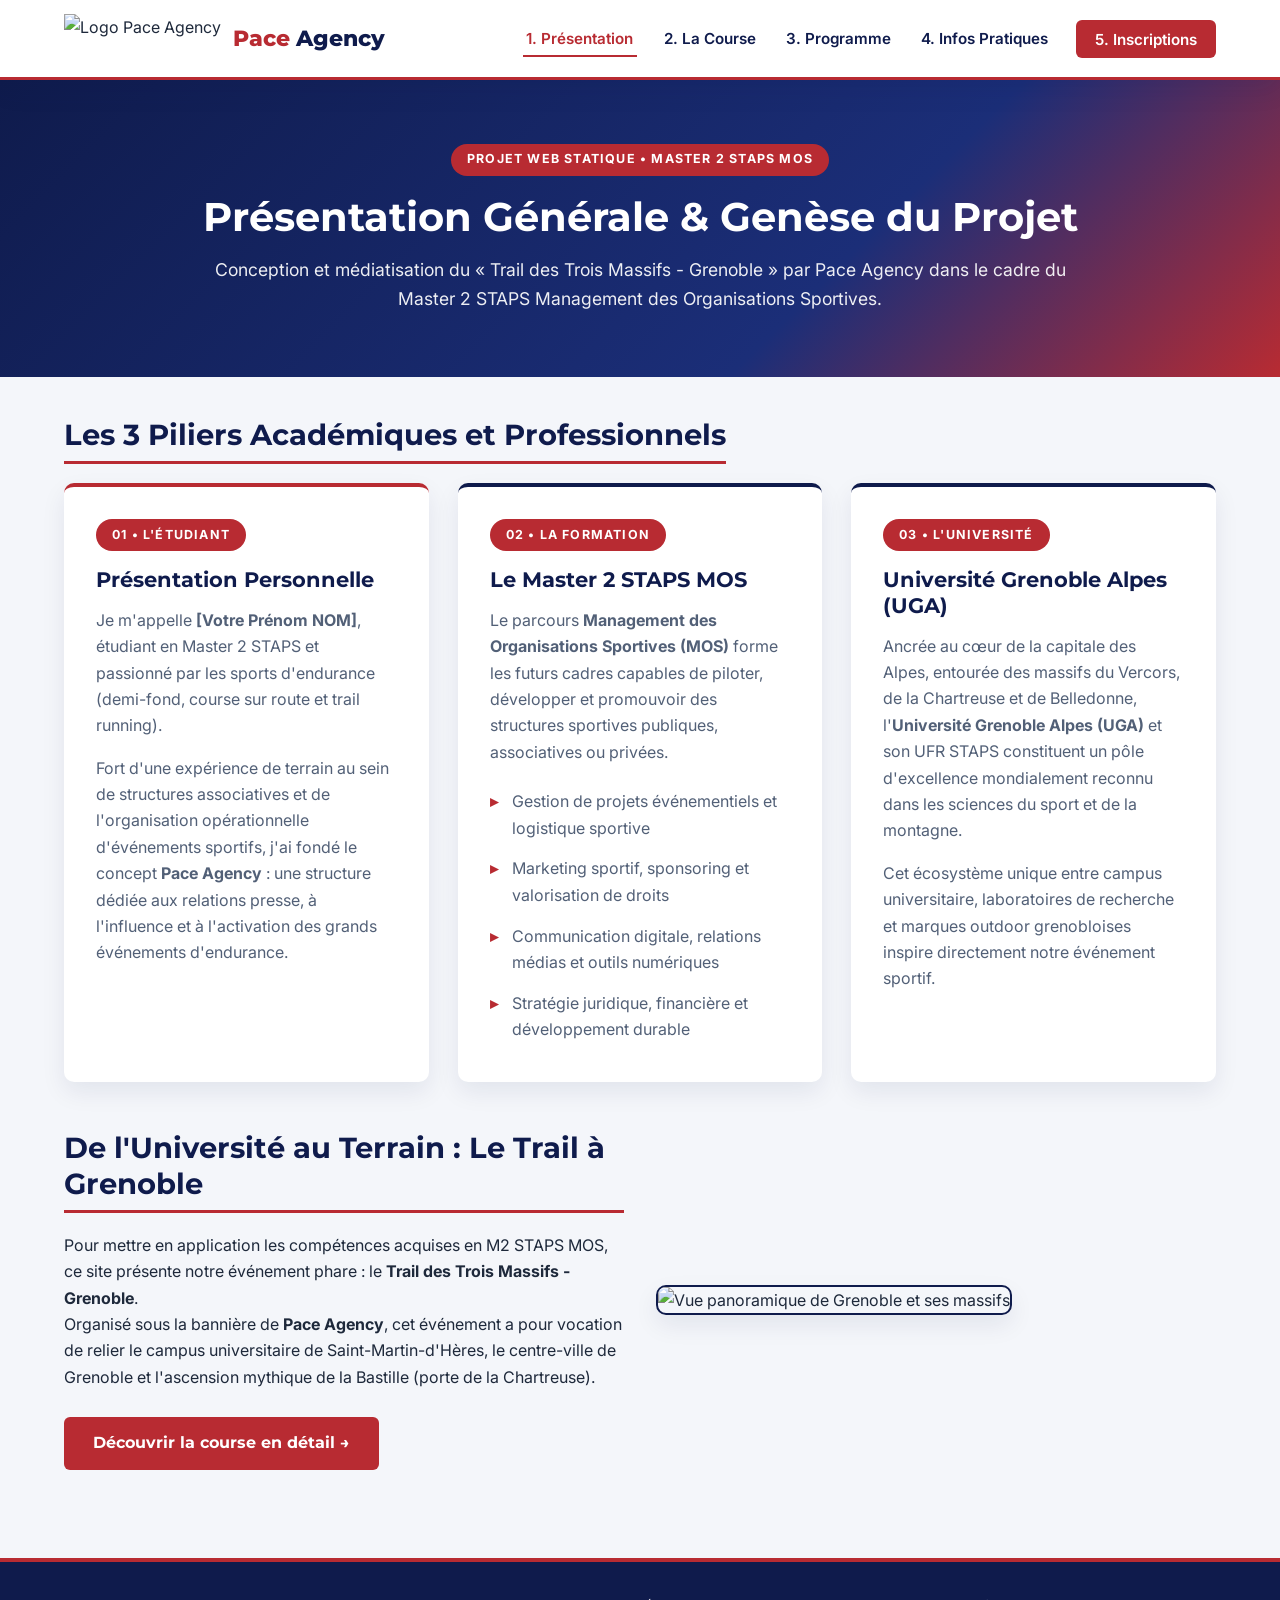
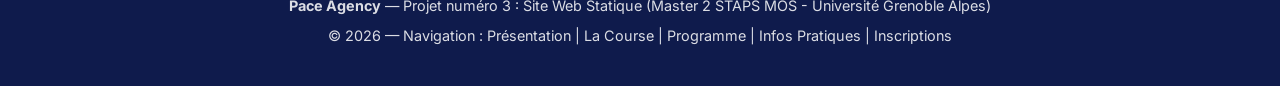
==== index.html @ 7b1cb32c "Add files via upload" ====
<!DOCTYPE html>
<html lang="fr">
<head>
    <meta charset="UTF-8">
    <meta name="viewport" content="width=device-width, initial-scale=1.0">
    <title>Accueil & Présentation | Trail des Trois Massifs - Grenoble</title>
    <link rel="stylesheet" href="style.css">
</head>
<body>

    <header class="site-header">
        <nav class="navbar">
            <a href="index.html" class="brand">
                <img src="images/logo-pace.png" alt="Logo Pace Agency" class="brand-logo">
                <span class="brand-title"><span class="brand-pace">Pace</span> <span class="brand-agency">Agency</span></span>
            </a>
            <ul class="nav-links">
                <li><a href="index.html" class="active">1. Présentation</a></li>
                <li><a href="evenement.html">2. La Course</a></li>
                <li><a href="programme.html">3. Programme</a></li>
                <li><a href="infos-pratiques.html">4. Infos Pratiques</a></li>
                <li><a href="inscriptions.html" class="btn-nav">5. Inscriptions</a></li>
            </ul>
        </nav>
    </header>

    <section class="page-hero">
        <div class="hero-container">
            <span class="badge">Projet Web Statique • Master 2 STAPS MOS</span>
            <h1>Présentation Générale & Genèse du Projet</h1>
            <p>Conception et médiatisation du « Trail des Trois Massifs - Grenoble » par Pace Agency dans le cadre du Master 2 STAPS Management des Organisations Sportives.</p>
        </div>
    </section>

    <main class="main-container">
        <section class="section-block">
            <h2 class="section-title">Les 3 Piliers Académiques et Professionnels</h2>
            <div class="grid-3">
                <!-- 1. Présentation personnelle de l'étudiant -->
                <article class="card card-accent">
                    <span class="badge">01 • L'Étudiant</span>
                    <h3>Présentation Personnelle</h3>
                    <p>Je m'appelle <strong>[Votre Prénom NOM]</strong>, étudiant en Master 2 STAPS et passionné par les sports d'endurance (demi-fond, course sur route et trail running).</p>
                    <p>Fort d'une expérience de terrain au sein de structures associatives et de l'organisation opérationnelle d'événements sportifs, j'ai fondé le concept <strong>Pace Agency</strong> : une structure dédiée aux relations presse, à l'influence et à l'activation des grands événements d'endurance.</p>
                </article>

                <!-- 2. Présentation du parcours M2 STAPS MOS -->
                <article class="card">
                    <span class="badge">02 • La Formation</span>
                    <h3>Le Master 2 STAPS MOS</h3>
                    <p>Le parcours <strong>Management des Organisations Sportives (MOS)</strong> forme les futurs cadres capables de piloter, développer et promouvoir des structures sportives publiques, associatives ou privées.</p>
                    <ul class="styled-list">
                        <li>Gestion de projets événementiels et logistique sportive</li>
                        <li>Marketing sportif, sponsoring et valorisation de droits</li>
                        <li>Communication digitale, relations médias et outils numériques</li>
                        <li>Stratégie juridique, financière et développement durable</li>
                    </ul>
                </article>

                <!-- 3. Présentation de l'université -->
                <article class="card">
                    <span class="badge">03 • L'Université</span>
                    <h3>Université Grenoble Alpes (UGA)</h3>
                    <p>Ancrée au cœur de la capitale des Alpes, entourée des massifs du Vercors, de la Chartreuse et de Belledonne, l'<strong>Université Grenoble Alpes (UGA)</strong> et son UFR STAPS constituent un pôle d'excellence mondialement reconnu dans les sciences du sport et de la montagne.</p>
                    <p>Cet écosystème unique entre campus universitaire, laboratoires de recherche et marques outdoor grenobloises inspire directement notre événement sportif.</p>
                </article>
            </div>
        </section>

        <section class="section-block">
            <div class="grid-2">
                <div>
                    <h2 class="section-title">De l'Université au Terrain : Le Trail à Grenoble</h2>
                    <p>Pour mettre en application les compétences acquises en M2 STAPS MOS, ce site présente notre événement phare : le <strong>Trail des Trois Massifs - Grenoble</strong>.</p>
                    <p>Organisé sous la bannière de <strong>Pace Agency</strong>, cet événement a pour vocation de relier le campus universitaire de Saint-Martin-d'Hères, le centre-ville de Grenoble et l'ascension mythique de la Bastille (porte de la Chartreuse).</p>
                    <br>
                    <a href="evenement.html" class="btn-primary">Découvrir la course en détail →</a>
                </div>
                <div>
                    <img src="images/bastille-grenoble.jpg" alt="Vue panoramique de Grenoble et ses massifs" class="feature-image">
                </div>
            </div>
        </section>
    </main>

    <footer class="site-footer">
        <p><strong>Pace Agency</strong> — Projet numéro 3 : Site Web Statique (Master 2 STAPS MOS - Université Grenoble Alpes)</p>
        <p>© 2026 — Navigation : <a href="index.html">Présentation</a> | <a href="evenement.html">La Course</a> | <a href="programme.html">Programme</a> | <a href="infos-pratiques.html">Infos Pratiques</a> | <a href="inscriptions.html">Inscriptions</a></p>
    </footer>

</body>
</html>
---- style.css ----
@import url('https://fonts.googleapis.com/css2?family=Inter:wght@300;400;500;600;700&family=Montserrat:wght@600;700;800&display=swap');

:root {
    --bleu-nuit: #0F1B4C;
    --rouge-tartan: #B82B32;
    --rouge-hover: #941F25;
    --gris-fond: #F4F6FA;
    --blanc: #FFFFFF;
    --texte: #1E293B;
    --texte-secondaire: #526077;
    --bordure: #E2E8F0;
    --ombre: 0 10px 25px rgba(15, 27, 76, 0.08);
}

* {
    margin: 0;
    padding: 0;
    box-sizing: border-box;
}

body {
    font-family: 'Inter', sans-serif;
    color: var(--texte);
    background-color: var(--gris-fond);
    line-height: 1.65;
    display: flex;
    flex-direction: column;
    min-height: 100vh;
}

h1, h2, h3, h4 {
    font-family: 'Montserrat', sans-serif;
    color: var(--bleu-nuit);
    line-height: 1.25;
}

a {
    text-decoration: none;
    color: inherit;
    transition: all 0.25s ease;
}

/* ================= EN-TÊTE ET NAVIGATION ================= */
.site-header {
    background-color: var(--blanc);
    border-bottom: 3px solid var(--rouge-tartan);
    box-shadow: var(--ombre);
    position: sticky;
    top: 0;
    z-index: 100;
}

.navbar {
    max-width: 1200px;
    margin: 0 auto;
    padding: 0.9rem 1.5rem;
    display: flex;
    justify-content: space-between;
    align-items: center;
    flex-wrap: wrap;
    gap: 1rem;
}

.brand {
    display: flex;
    align-items: center;
    gap: 12px;
}

.brand-logo {
    height: 48px;
    width: auto;
}

.brand-title {
    font-family: 'Montserrat', sans-serif;
    font-weight: 800;
    font-size: 1.35rem;
}

.brand-pace {
    color: var(--rouge-tartan);
}

.brand-agency {
    color: var(--bleu-nuit);
}

.nav-links {
    list-style: none;
    display: flex;
    gap: 1.5rem;
    align-items: center;
    flex-wrap: wrap;
}

.nav-links a {
    font-weight: 600;
    font-size: 0.95rem;
    color: var(--bleu-nuit);
    padding: 0.4rem 0.2rem;
    border-bottom: 2px solid transparent;
}

.nav-links a:hover,
.nav-links a.active {
    color: var(--rouge-tartan);
    border-bottom-color: var(--rouge-tartan);
}

.nav-links a.btn-nav {
    background-color: var(--rouge-tartan);
    color: var(--blanc);
    padding: 0.6rem 1.2rem;
    border-radius: 6px;
    border-bottom: none;
}

.nav-links a.btn-nav:hover,
.nav-links a.btn-nav.active {
    background-color: var(--bleu-nuit);
    color: var(--blanc);
}

/* ================= BANNIÈRE PRINCIPALE (HERO) ================= */
.page-hero {
    background: linear-gradient(135deg, var(--bleu-nuit) 0%, #1B2E78 65%, var(--rouge-tartan) 100%);
    color: var(--blanc);
    padding: 4rem 1.5rem;
    text-align: center;
}

.hero-container {
    max-width: 900px;
    margin: 0 auto;
}

.badge {
    display: inline-block;
    background-color: var(--rouge-tartan);
    color: var(--blanc);
    font-size: 0.78rem;
    font-weight: 700;
    text-transform: uppercase;
    letter-spacing: 1.2px;
    padding: 0.35rem 1rem;
    border-radius: 50px;
    margin-bottom: 1rem;
}

.page-hero h1 {
    color: var(--blanc);
    font-size: 2.5rem;
    margin-bottom: 0.85rem;
}

.page-hero p {
    font-size: 1.1rem;
    opacity: 0.92;
}

/* ================= CONTENEUR ET SECTIONS ================= */
.main-container {
    max-width: 1200px;
    width: 100%;
    margin: 2.5rem auto;
    padding: 0 1.5rem;
    flex: 1;
}

.section-block {
    margin-bottom: 3rem;
}

.section-title {
    font-size: 1.8rem;
    margin-bottom: 1.2rem;
    padding-bottom: 0.5rem;
    border-bottom: 3px solid var(--rouge-tartan);
    display: inline-block;
}

/* ================= GRILLES ET CARTES ================= */
.grid-2 {
    display: grid;
    grid-template-columns: repeat(auto-fit, minmax(320px, 1fr));
    gap: 2rem;
    align-items: center;
}

.grid-3 {
    display: grid;
    grid-template-columns: repeat(auto-fit, minmax(300px, 1fr));
    gap: 1.8rem;
}

.card {
    background-color: var(--blanc);
    border-radius: 10px;
    padding: 2rem;
    box-shadow: var(--ombre);
    border-top: 4px solid var(--bleu-nuit);
}

.card-accent {
    border-top-color: var(--rouge-tartan);
}

.card h3 {
    font-size: 1.3rem;
    margin-bottom: 0.85rem;
}

.card p {
    color: var(--texte-secondaire);
    margin-bottom: 1rem;
}

.feature-image {
    width: 100%;
    height: 320px;
    object-fit: cover;
    border-radius: 10px;
    box-shadow: var(--ombre);
    border: 2px solid var(--bleu-nuit);
}

/* ================= TABLEAUX (PROGRAMME) ================= */
.schedule-table {
    width: 100%;
    border-collapse: collapse;
    background-color: var(--blanc);
    border-radius: 10px;
    overflow: hidden;
    box-shadow: var(--ombre);
    margin-top: 1rem;
}

.schedule-table th {
    background-color: var(--bleu-nuit);
    color: var(--blanc);
    text-align: left;
    padding: 1rem 1.2rem;
    font-family: 'Montserrat', sans-serif;
    font-size: 0.95rem;
}

.schedule-table td {
    padding: 1rem 1.2rem;
    border-bottom: 1px solid var(--bordure);
    color: var(--texte);
}

.schedule-table tr:nth-child(even) {
    background-color: #F8FAFC;
}

.time-tag {
    font-weight: 700;
    color: var(--rouge-tartan);
    white-space: nowrap;
}

/* ================= LISTES ================= */
.styled-list {
    list-style: none;
    margin-top: 0.8rem;
}

.styled-list li {
    padding: 0.45rem 0;
    padding-left: 1.4rem;
    position: relative;
    color: var(--texte-secondaire);
}

.styled-list li::before {
    content: "▸";
    color: var(--rouge-tartan);
    font-weight: bold;
    position: absolute;
    left: 0;
}

/* ================= FORMULAIRE (INSCRIPTIONS) ================= */
.form-card {
    background-color: var(--blanc);
    padding: 2.5rem;
    border-radius: 10px;
    box-shadow: var(--ombre);
    border-top: 4px solid var(--rouge-tartan);
    max-width: 750px;
    margin: 0 auto;
}

.form-group {
    margin-bottom: 1.3rem;
}

.form-group label {
    display: block;
    font-weight: 600;
    margin-bottom: 0.45rem;
    color: var(--bleu-nuit);
}

.form-control {
    width: 100%;
    padding: 0.8rem 1rem;
    border: 1px solid #CBD5E1;
    border-radius: 6px;
    font-family: 'Inter', sans-serif;
    font-size: 0.95rem;
}

.form-control:focus {
    outline: none;
    border-color: var(--rouge-tartan);
}

.btn-primary {
    display: inline-block;
    background-color: var(--rouge-tartan);
    color: var(--blanc);
    font-family: 'Montserrat', sans-serif;
    font-weight: 700;
    padding: 0.85rem 1.8rem;
    border-radius: 6px;
    border: none;
    cursor: pointer;
}

.btn-primary:hover {
    background-color: var(--rouge-hover);
}

/* ================= PIED DE PAGE ================= */
.site-footer {
    background-color: var(--bleu-nuit);
    color: var(--blanc);
    text-align: center;
    padding: 2rem 1.5rem;
    margin-top: auto;
    border-top: 4px solid var(--rouge-tartan);
    font-size: 0.9rem;
}

.site-footer p {
    opacity: 0.85;
    margin-bottom: 0.4rem;
}
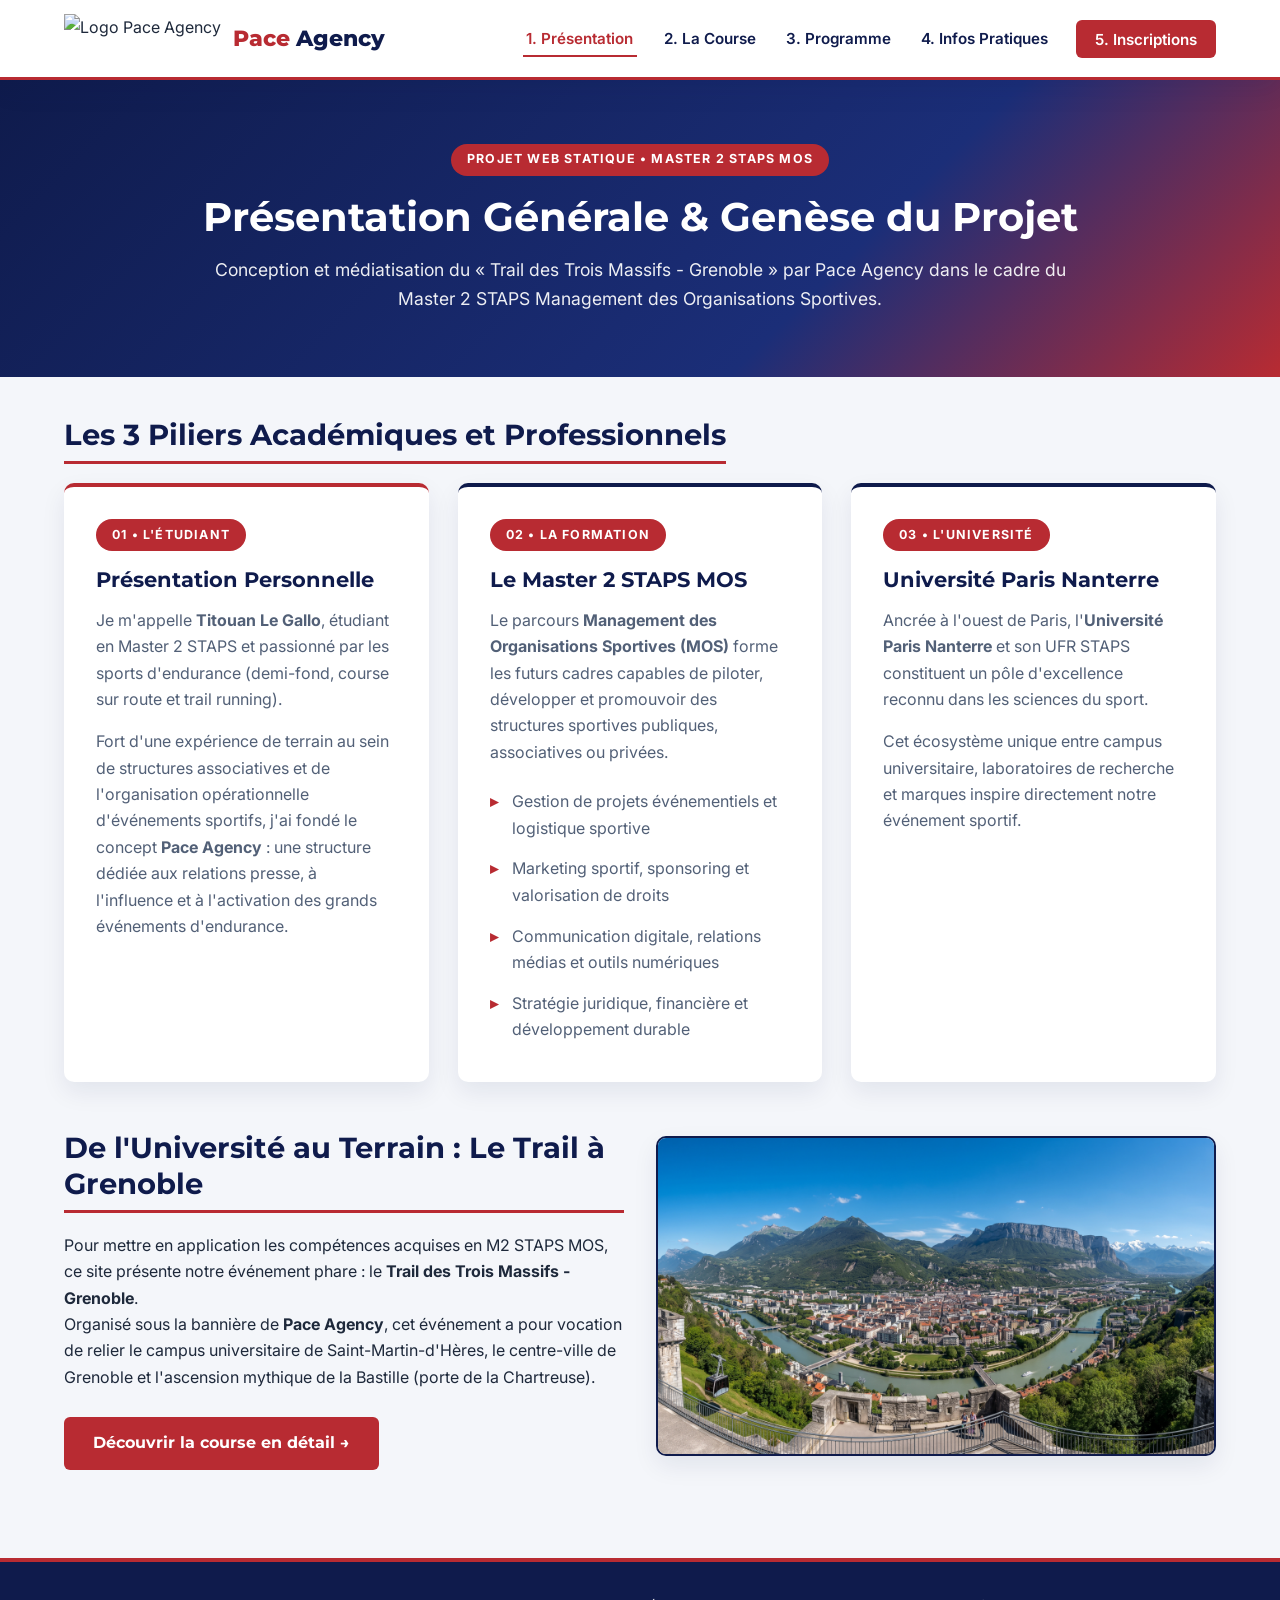
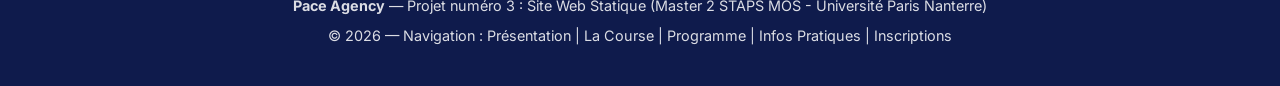
==== commit 459ec3f3: "Add files via upload" ====
--- a/index.html
+++ b/index.html
@@ -11,7 +11,7 @@
     <header class="site-header">
         <nav class="navbar">
             <a href="index.html" class="brand">
-                <img src="images/logo-pace.png" alt="Logo Pace Agency" class="brand-logo">
+                <img src="logo-pace.png" alt="Logo Pace Agency" class="brand-logo">
                 <span class="brand-title"><span class="brand-pace">Pace</span> <span class="brand-agency">Agency</span></span>
             </a>
             <ul class="nav-links">
@@ -40,7 +40,7 @@
                 <article class="card card-accent">
                     <span class="badge">01 • L'Étudiant</span>
                     <h3>Présentation Personnelle</h3>
-                    <p>Je m'appelle <strong>[Votre Prénom NOM]</strong>, étudiant en Master 2 STAPS et passionné par les sports d'endurance (demi-fond, course sur route et trail running).</p>
+                    <p>Je m'appelle <strong>Titouan Le Gallo</strong>, étudiant en Master 2 STAPS et passionné par les sports d'endurance (demi-fond, course sur route et trail running).</p>
                     <p>Fort d'une expérience de terrain au sein de structures associatives et de l'organisation opérationnelle d'événements sportifs, j'ai fondé le concept <strong>Pace Agency</strong> : une structure dédiée aux relations presse, à l'influence et à l'activation des grands événements d'endurance.</p>
                 </article>
 
@@ -60,9 +60,9 @@
                 <!-- 3. Présentation de l'université -->
                 <article class="card">
                     <span class="badge">03 • L'Université</span>
-                    <h3>Université Grenoble Alpes (UGA)</h3>
-                    <p>Ancrée au cœur de la capitale des Alpes, entourée des massifs du Vercors, de la Chartreuse et de Belledonne, l'<strong>Université Grenoble Alpes (UGA)</strong> et son UFR STAPS constituent un pôle d'excellence mondialement reconnu dans les sciences du sport et de la montagne.</p>
-                    <p>Cet écosystème unique entre campus universitaire, laboratoires de recherche et marques outdoor grenobloises inspire directement notre événement sportif.</p>
+                    <h3>Université Paris Nanterre</h3>
+                    <p>Ancrée à l'ouest de Paris, l'<strong>Université Paris Nanterre</strong> et son UFR STAPS constituent un pôle d'excellence reconnu dans les sciences du sport.</p>
+                    <p>Cet écosystème unique entre campus universitaire, laboratoires de recherche et marques inspire directement notre événement sportif.</p>
                 </article>
             </div>
         </section>
@@ -77,14 +77,14 @@
                     <a href="evenement.html" class="btn-primary">Découvrir la course en détail →</a>
                 </div>
                 <div>
-                    <img src="images/bastille-grenoble.jpg" alt="Vue panoramique de Grenoble et ses massifs" class="feature-image">
+                    <img src="bastille-grenoble.jpg" alt="Vue panoramique de Grenoble et ses massifs" class="feature-image">
                 </div>
             </div>
         </section>
     </main>
 
     <footer class="site-footer">
-        <p><strong>Pace Agency</strong> — Projet numéro 3 : Site Web Statique (Master 2 STAPS MOS - Université Grenoble Alpes)</p>
+        <p><strong>Pace Agency</strong> — Projet numéro 3 : Site Web Statique (Master 2 STAPS MOS - Université Paris Nanterre)</p>
         <p>© 2026 — Navigation : <a href="index.html">Présentation</a> | <a href="evenement.html">La Course</a> | <a href="programme.html">Programme</a> | <a href="infos-pratiques.html">Infos Pratiques</a> | <a href="inscriptions.html">Inscriptions</a></p>
     </footer>
 
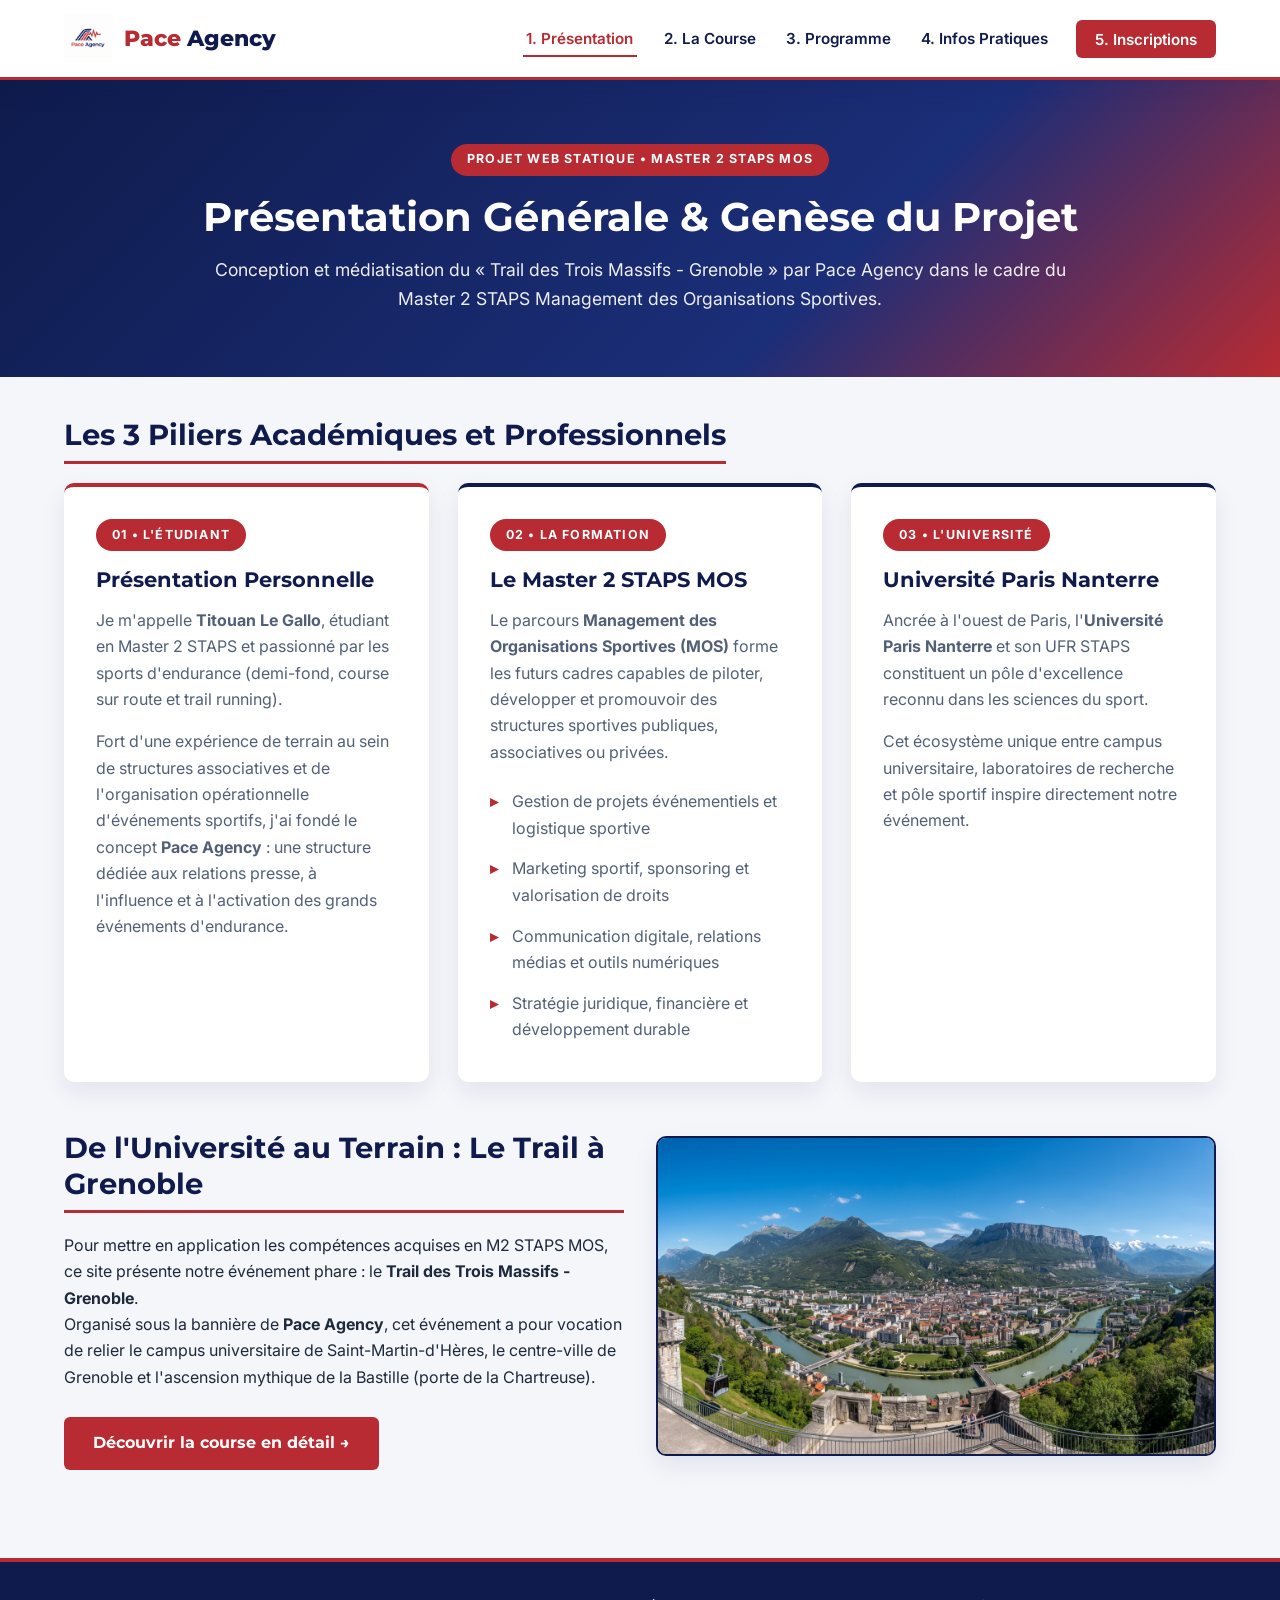
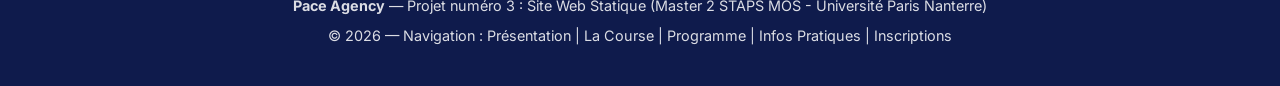
==== commit 177be563: "Add files via upload" ====
--- a/index.html
+++ b/index.html
@@ -11,7 +11,7 @@
     <header class="site-header">
         <nav class="navbar">
             <a href="index.html" class="brand">
-                <img src="logo-pace.png" alt="Logo Pace Agency" class="brand-logo">
+                <img src="logo-pace.jpg" alt="Logo Pace Agency" class="brand-logo">
                 <span class="brand-title"><span class="brand-pace">Pace</span> <span class="brand-agency">Agency</span></span>
             </a>
             <ul class="nav-links">
@@ -62,7 +62,7 @@
                     <span class="badge">03 • L'Université</span>
                     <h3>Université Paris Nanterre</h3>
                     <p>Ancrée à l'ouest de Paris, l'<strong>Université Paris Nanterre</strong> et son UFR STAPS constituent un pôle d'excellence reconnu dans les sciences du sport.</p>
-                    <p>Cet écosystème unique entre campus universitaire, laboratoires de recherche et marques inspire directement notre événement sportif.</p>
+                    <p>Cet écosystème unique entre campus universitaire, laboratoires de recherche et pôle sportif inspire directement notre événement.</p>
                 </article>
             </div>
         </section>
